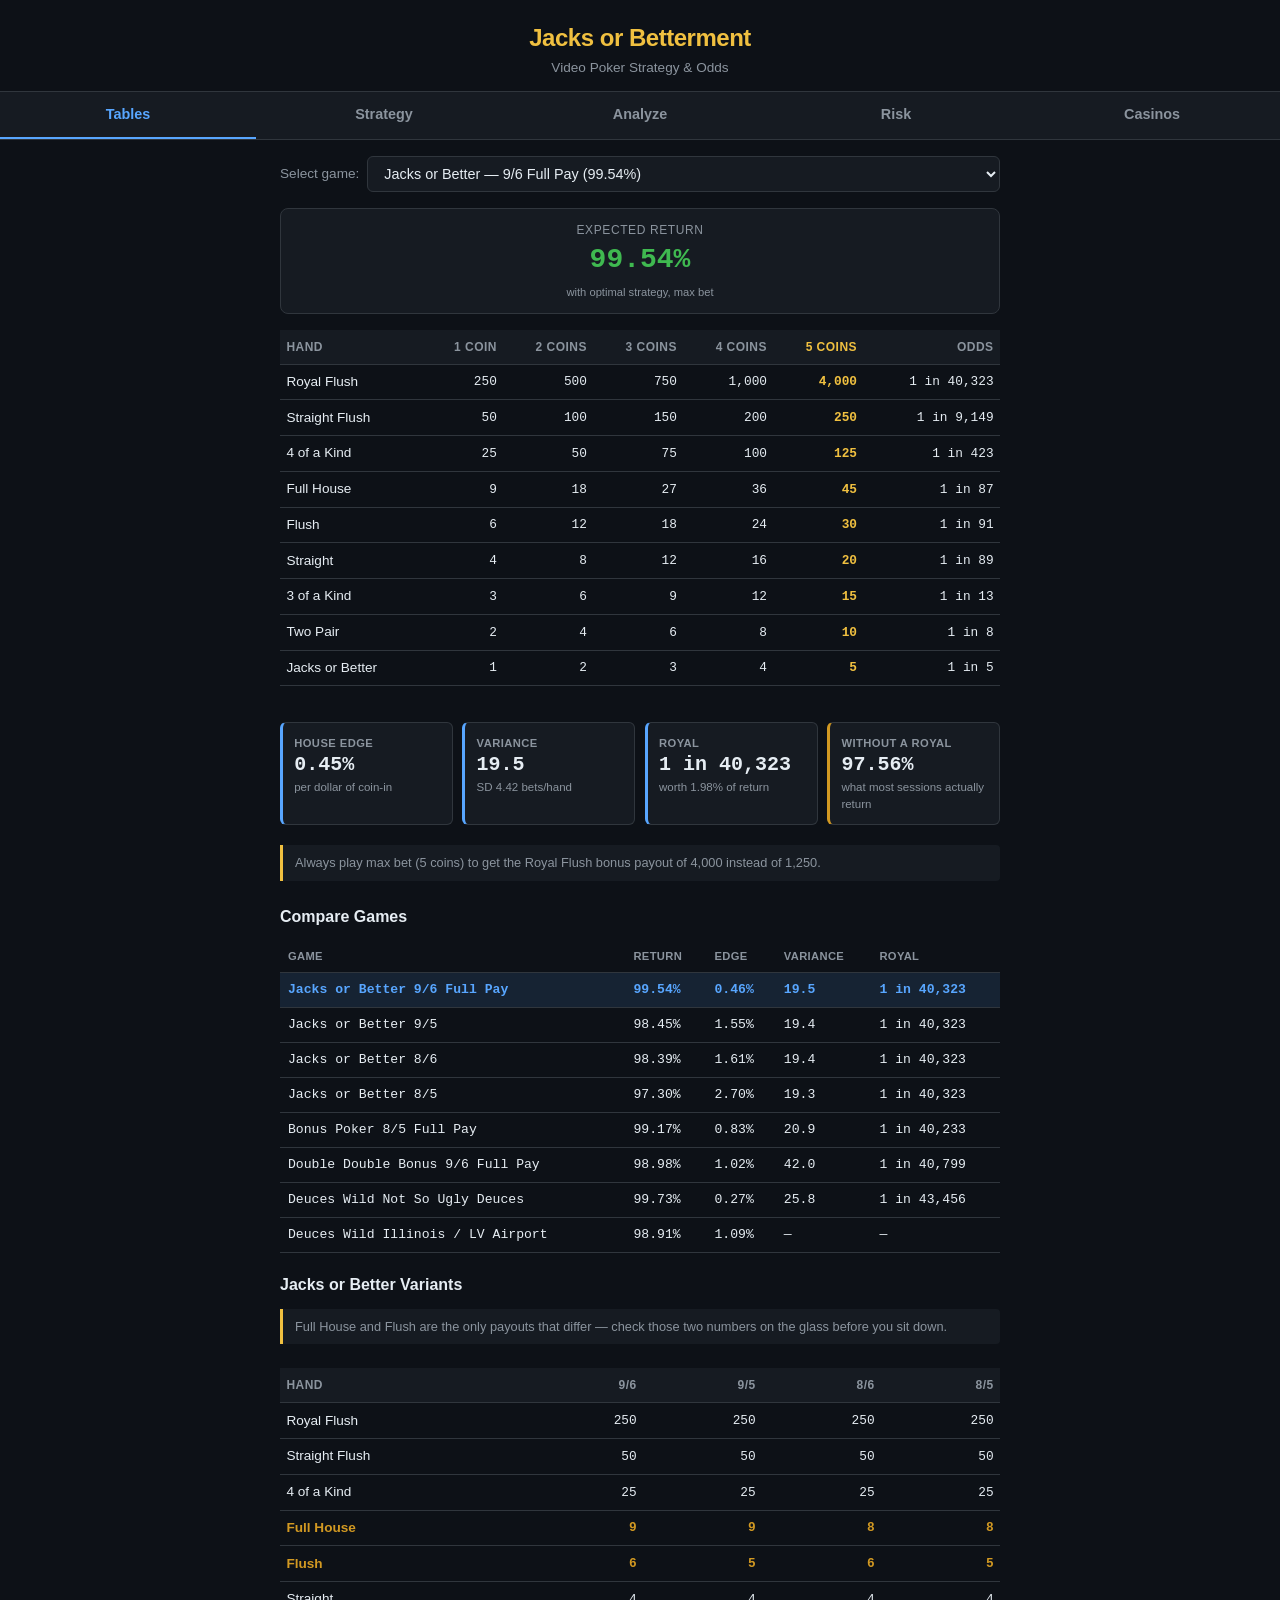
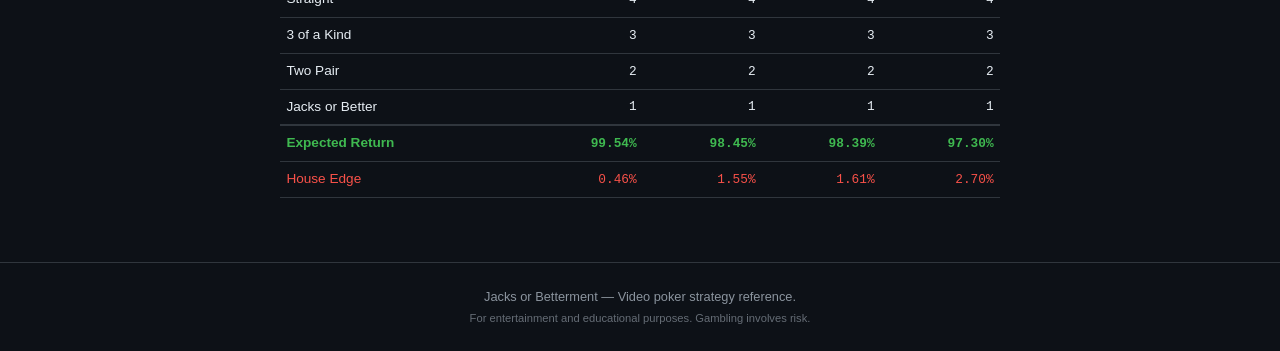
==== index.html @ d3aa6681 "Add play mode; retarget the promo tab as Risk Play mode sits on the analyzer: deal, tap to hold, dra" ====
<!DOCTYPE html>
<html lang="en">
<head>
  <meta charset="UTF-8">
  <meta name="viewport" content="width=device-width, initial-scale=1.0, viewport-fit=cover">
  <title>Jacks or Betterment — Video Poker Strategy &amp; Odds</title>
  <meta name="description" content="Video poker strategy charts and pay table odds for Jacks or Better. Simple strategy that fits on your phone screen.">
  <link rel="stylesheet" href="css/style.css?v=5dc9fe47">

  <link rel="manifest" href="manifest.webmanifest">
  <meta name="theme-color" content="#0d1117">
  <link rel="icon" href="icons/favicon-32.png" sizes="32x32">
  <link rel="apple-touch-icon" href="icons/apple-touch-icon.png">
  <!-- Opaque status bar: iOS reserves the space itself, so the layout never
       renders under the clock. Safe-area insets still cover landscape notches
       and the home indicator. -->
  <meta name="apple-mobile-web-app-capable" content="yes">
  <meta name="mobile-web-app-capable" content="yes">
  <meta name="apple-mobile-web-app-status-bar-style" content="black">
  <meta name="apple-mobile-web-app-title" content="JoB">
</head>
<body>
  <header>
    <h1>Jacks or Betterment</h1>
    <p class="subtitle">Video Poker Strategy &amp; Odds</p>
  </header>

  <nav>
    <a href="#pay-tables" class="nav-link active" data-tab="pay-tables">Tables</a>
    <a href="#strategy" class="nav-link" data-tab="strategy">Strategy</a>
    <a href="#analyze" class="nav-link" data-tab="analyze">Analyze</a>
    <a href="#promo" class="nav-link" data-tab="promo">Risk</a>
    <a href="#casinos" class="nav-link" data-tab="casinos">Casinos</a>
  </nav>

  <main>
    <section id="pay-tables" class="tab-content active">
      <div class="variant-selector">
        <label for="variant-select">Select game:</label>
        <select id="variant-select"></select>
      </div>

      <div class="pay-table-info">
        <div class="return-badge" id="return-badge">
          <span class="return-label">Expected Return</span>
          <span class="return-value" id="return-value">99.54%</span>
          <span class="return-sublabel">with optimal strategy, max bet</span>
        </div>
      </div>

      <div class="table-scroll">
        <table class="pay-table" id="pay-table">
          <thead>
            <tr>
              <th>Hand</th>
              <th>1 Coin</th>
              <th>2 Coins</th>
              <th>3 Coins</th>
              <th>4 Coins</th>
              <th class="max-bet">5 Coins</th>
              <th>Odds</th>
            </tr>
          </thead>
          <tbody id="pay-table-body">
          </tbody>
        </table>
      </div>

      <div class="stat-grid compact" id="game-stats"></div>

      <p class="note">Always play max bet (5 coins) to get the Royal Flush bonus payout of 4,000 instead of 1,250.</p>

      <h3>Compare Games</h3>
      <div class="table-scroll">
        <table class="ladder-table">
          <thead>
            <tr><th>Game</th><th>Return</th><th>Edge</th><th>Variance</th><th>Royal</th></tr>
          </thead>
          <tbody id="game-compare"></tbody>
        </table>
      </div>

      <h3>Jacks or Better Variants</h3>
      <p class="note">Full House and Flush are the only payouts that differ &mdash; check those two numbers on the glass before you sit down.</p>
      <table class="compare-table">
        <thead>
          <tr>
            <th>Hand</th>
            <th>9/6</th>
            <th>9/5</th>
            <th>8/6</th>
            <th>8/5</th>
          </tr>
        </thead>
        <tbody>
          <tr><td>Royal Flush</td><td>250</td><td>250</td><td>250</td><td>250</td></tr>
          <tr><td>Straight Flush</td><td>50</td><td>50</td><td>50</td><td>50</td></tr>
          <tr><td>4 of a Kind</td><td>25</td><td>25</td><td>25</td><td>25</td></tr>
          <tr class="highlight"><td>Full House</td><td>9</td><td>9</td><td>8</td><td>8</td></tr>
          <tr class="highlight"><td>Flush</td><td>6</td><td>5</td><td>6</td><td>5</td></tr>
          <tr><td>Straight</td><td>4</td><td>4</td><td>4</td><td>4</td></tr>
          <tr><td>3 of a Kind</td><td>3</td><td>3</td><td>3</td><td>3</td></tr>
          <tr><td>Two Pair</td><td>2</td><td>2</td><td>2</td><td>2</td></tr>
          <tr><td>Jacks or Better</td><td>1</td><td>1</td><td>1</td><td>1</td></tr>
          <tr class="return-row"><td>Expected Return</td><td>99.54%</td><td>98.45%</td><td>98.39%</td><td>97.30%</td></tr>
          <tr class="edge-row"><td>House Edge</td><td>0.46%</td><td>1.55%</td><td>1.61%</td><td>2.70%</td></tr>
        </tbody>
      </table>
    </section>

    <section id="strategy" class="tab-content">
      <div class="strategy-header">
        <div class="strategy-controls">
          <select id="strategy-variant-select" class="strategy-variant-select"></select>
          <div class="strategy-toggle">
            <button class="toggle-btn active" data-mode="simple">Simple</button>
            <button class="toggle-btn" data-mode="optimal">Optimal</button>
          </div>
        </div>
        <p class="strategy-intro" id="strategy-intro">Hold the <strong>first</strong> match from the top. Discard the rest.</p>
        <p class="strategy-meta" id="strategy-meta">~0.08% cost vs. optimal play</p>
      </div>

      <ol class="strategy-list" id="strategy-list"></ol>
      <div id="strategy-sections"></div>

      <div class="strategy-legend">
        <span class="legend-item"><span class="dot dot-gold"></span>Pat winners</span>
        <span class="legend-item"><span class="dot dot-green"></span>Made hands</span>
        <span class="legend-item"><span class="dot dot-blue"></span>Draws</span>
        <span class="legend-item"><span class="dot dot-gray"></span>Speculative</span>
      </div>

      <details class="strategy-tips">
        <summary>Definitions &amp; Tips</summary>
        <dl>
          <dt>High Card</dt><dd>J, Q, K, or A</dd>
          <dt>Low Pair</dt><dd>2s through 10s</dd>
          <dt>Outside Straight</dt><dd>Open-ended (e.g., 7-8-9-10)</dd>
          <dt>Inside Straight</dt><dd>Gutshot or one-ended (e.g., A-2-3-4)</dd>
        </dl>
      </details>
    </section>

    <section id="promo" class="tab-content">
      <div class="promo-controls">
        <div class="field">
          <label for="promo-game">Game</label>
          <select id="promo-game"></select>
        </div>
        <div class="field">
          <label for="promo-denom">Denomination</label>
          <select id="promo-denom"></select>
        </div>
        <div class="field">
          <label for="promo-lines">Lines (n-play)</label>
          <select id="promo-lines"></select>
        </div>
        <div class="field">
          <label for="promo-coins">Coins per line</label>
          <select id="promo-coins"></select>
        </div>
        <div class="field readonly">
          <label>Bet per hand</label>
          <output id="promo-bet"></output>
        </div>
        <div class="field">
          <label for="promo-bankroll">Bankroll</label>
          <input id="promo-bankroll" type="number" inputmode="numeric" value="9000" min="0" step="500">
        </div>
        <div class="field">
          <label for="promo-cap">Tier credit goal</label>
          <input id="promo-cap" type="number" inputmode="numeric" value="40000" min="1" step="1000">
        </div>
        <div class="field">
          <label for="promo-mult">TC multiplier</label>
          <input id="promo-mult" type="number" inputmode="numeric" value="10" min="1" step="1">
        </div>
        <div class="field">
          <label for="promo-rate">Coin-in per base TC</label>
          <input id="promo-rate" type="number" inputmode="numeric" value="10" min="1" step="1">
        </div>
        <div class="field">
          <label for="promo-hph">Hands per hour</label>
          <input id="promo-hph" type="number" inputmode="numeric" value="700" min="1" step="50">
        </div>
        <div class="field">
          <label for="promo-threshold">W-2G handpay</label>
          <input id="promo-threshold" type="number" inputmode="numeric" value="2000" min="1" step="100">
        </div>
      </div>

      <div class="ceiling-callout" id="promo-ceiling"></div>

      <p class="note warn" id="promo-verify">Confirm the earn rate at the players club: video poker often earns tier credits slower than slots, and some multipliers exclude it entirely.</p>

      <div class="stat-grid" id="promo-stats"></div>

      <h3>W-2G exposure at this denomination</h3>
      <div id="promo-w2g"></div>

      <h3>Across denominations</h3>
      <p class="note">At the line count above, varying the denomination. Expected cost is the same down the column &mdash; the house edge applies to coin-in, not bet size &mdash; so denomination only trades time against variance and handpays.</p>
      <div class="table-scroll">
        <table class="ladder-table">
          <thead>
            <tr>
              <th>Denom</th>
              <th>Bet</th>
              <th>Hands</th>
              <th>Hours</th>
              <th>W-2G every</th>
              <th>Expected</th>
              <th>Ruin</th>
            </tr>
          </thead>
          <tbody id="promo-ladder"></tbody>
        </table>
      </div>

      <h3>Across line counts</h3>
      <p class="note">Every row wagers the same amount per hand, so coin-in, time, and expected cost are identical. What changes is how the money is spread: more lines means lower variance, and each line pays a fraction of the size &mdash; though a hand already made when dealt still pays on every line at once.</p>
      <div class="table-scroll">
        <table class="ladder-table">
          <thead>
            <tr>
              <th>Lines</th>
              <th>Denom</th>
              <th>SD/hand</th>
              <th>Swing</th>
              <th>Ruin</th>
              <th>Biggest 1 line</th>
              <th>Handpay every</th>
            </tr>
          </thead>
          <tbody id="promo-spread"></tbody>
        </table>
      </div>

    </section>

    <section id="casinos" class="tab-content">
      <p class="note">Reno floor data from <a href="https://www.vpfree2.com" target="_blank" rel="noopener">vpfree2.com</a>, refreshed weekly. Verify at the machine before you sit down.</p>
      <div class="casino-filters">
        <div class="field">
          <label for="casino-game-filter">Game</label>
          <select id="casino-game-filter"></select>
        </div>
        <div class="field">
          <label for="casino-denom">W-2G risk at</label>
          <select id="casino-denom"></select>
        </div>
      </div>
      <p class="chip-legend">
        <span class="chip chip-ok">denom</span> royal only
        <span class="chip chip-warn">denom</span> plus straight flush
        <span class="chip chip-danger">denom</span> quads too
      </p>
      <div id="casino-list"></div>
    </section>
    <section id="analyze" class="tab-content">
      <div class="field inline">
        <label for="analyze-game">Game</label>
        <select id="analyze-game"></select>
      </div>

      <div class="strategy-toggle analyze-mode">
        <button type="button" class="toggle-btn active" data-amode="analyze">Analyze</button>
        <button type="button" class="toggle-btn" data-amode="play">Play</button>
      </div>

      <div class="hand-slots" id="hand-slots"></div>
      <p class="play-hint" id="play-hint"></p>

      <div class="picker">
        <div class="rank-row" id="rank-row"></div>
        <div class="suit-row" id="suit-row"></div>
      </div>

      <div class="analyze-actions">
        <button type="button" class="btn" id="analyze-deal">Deal a hand</button>
        <button type="button" class="btn" id="analyze-clear">Clear</button>
      </div>

      <div id="play-stats" class="stat-grid compact"></div>
      <div id="analyze-result"></div>
    </section>

  </main>

  <footer>
    <p>Jacks or Betterment &mdash; Video poker strategy reference.</p>
    <p class="disclaimer">For entertainment and educational purposes. Gambling involves risk.</p>
  </footer>

  <script src="js/data.js?v=5dc9fe47"></script>
  <script src="js/poker.js?v=5dc9fe47"></script>
  <script src="js/strategy-engine.js?v=5dc9fe47"></script>
  <script src="js/casinos.js?v=5dc9fe47"></script>
  <script src="js/promo.js?v=5dc9fe47"></script>
  <script src="js/analyzer.js?v=5dc9fe47"></script>
  <script src="js/app.js?v=5dc9fe47"></script>
  <script>
    if ("serviceWorker" in navigator) {
      window.addEventListener("load", function () {
        navigator.serviceWorker.register("sw.js").catch(function () {
          // Offline support is a bonus; the app works without it.
        });
      });
    }
  </script>
</body>
</html>
---- css/style.css ----
/* ===== Jacks or Betterment — Mobile-first styles ===== */

:root {
  --color-bg: #0d1117;
  --color-surface: #161b22;
  --color-border: #30363d;
  --color-text: #e6edf3;
  --color-text-muted: #8b949e;
  --color-accent: #58a6ff;
  --color-gold: #f0c040;
  --color-green: #3fb950;
  --color-red: #f85149;
  --color-orange: #d29922;
  --color-purple: #bc8cff;
  --font-mono: "SF Mono", "Cascadia Code", "Fira Code", Consolas, monospace;
  --font-sans: -apple-system, BlinkMacSystemFont, "Segoe UI", Roboto, sans-serif;
}

*,
*::before,
*::after {
  box-sizing: border-box;
  margin: 0;
  padding: 0;
}

html {
  font-size: 15px;
}

body {
  font-family: var(--font-sans);
  background: var(--color-bg);
  color: var(--color-text);
  line-height: 1.5;
  min-height: 100vh;
  -webkit-font-smoothing: antialiased;
}

/* ===== Header ===== */

header {
  text-align: center;
  padding: 1.25rem 1rem 0.75rem;
  border-bottom: 1px solid var(--color-border);
}

header h1 {
  font-size: 1.5rem;
  font-weight: 700;
  color: var(--color-gold);
  letter-spacing: -0.02em;
}

.subtitle {
  color: var(--color-text-muted);
  font-size: 0.85rem;
  margin-top: 0.15rem;
}

/* ===== Navigation ===== */

nav {
  display: flex;
  border-bottom: 1px solid var(--color-border);
  background: var(--color-surface);
  position: sticky;
  top: 0;
  z-index: 10;
}

.nav-link {
  flex: 1;
  text-align: center;
  padding: 0.75rem;
  color: var(--color-text-muted);
  text-decoration: none;
  font-weight: 600;
  font-size: 0.9rem;
  border-bottom: 2px solid transparent;
  transition: color 0.15s, border-color 0.15s;
}

.nav-link:hover {
  color: var(--color-text);
}

.nav-link.active {
  color: var(--color-accent);
  border-bottom-color: var(--color-accent);
}

/* ===== Main content ===== */

main {
  max-width: 640px;
  margin: 0 auto;
  padding: 1rem;
}

.tab-content {
  display: none;
}

.tab-content.active {
  display: block;
}

/* ===== Variant selector ===== */

.variant-selector {
  display: flex;
  align-items: center;
  gap: 0.5rem;
  margin-bottom: 1rem;
}

.variant-selector label {
  font-size: 0.85rem;
  color: var(--color-text-muted);
  white-space: nowrap;
}

.variant-selector select {
  flex: 1;
  background: var(--color-surface);
  color: var(--color-text);
  border: 1px solid var(--color-border);
  border-radius: 6px;
  padding: 0.5rem 0.75rem;
  font-size: 0.9rem;
  font-family: var(--font-sans);
  cursor: pointer;
}

.variant-selector select:focus {
  outline: none;
  border-color: var(--color-accent);
}

/* ===== Return badge ===== */

.return-badge {
  background: var(--color-surface);
  border: 1px solid var(--color-border);
  border-radius: 8px;
  padding: 0.75rem 1rem;
  text-align: center;
  margin-bottom: 1rem;
}

.return-label {
  display: block;
  font-size: 0.75rem;
  color: var(--color-text-muted);
  text-transform: uppercase;
  letter-spacing: 0.05em;
}

.return-value {
  display: block;
  font-size: 1.75rem;
  font-weight: 700;
  color: var(--color-green);
  font-family: var(--font-mono);
}

.return-sublabel {
  display: block;
  font-size: 0.7rem;
  color: var(--color-text-muted);
  margin-top: 0.15rem;
}

/* ===== Pay tables ===== */

.pay-table,
.compare-table {
  width: 100%;
  border-collapse: collapse;
  font-size: 0.85rem;
  margin-bottom: 1rem;
}

.pay-table th,
.compare-table th {
  background: var(--color-surface);
  color: var(--color-text-muted);
  font-weight: 600;
  font-size: 0.75rem;
  text-transform: uppercase;
  letter-spacing: 0.04em;
  padding: 0.5rem 0.4rem;
  text-align: right;
  border-bottom: 1px solid var(--color-border);
}

.pay-table th:first-child,
.compare-table th:first-child {
  text-align: left;
}

.pay-table td,
.compare-table td {
  padding: 0.45rem 0.4rem;
  text-align: right;
  border-bottom: 1px solid var(--color-border);
  font-family: var(--font-mono);
  font-size: 0.8rem;
}

.pay-table td:first-child,
.compare-table td:first-child {
  text-align: left;
  font-family: var(--font-sans);
  font-size: 0.85rem;
}

.pay-table .max-bet {
  color: var(--color-gold);
  font-weight: 600;
}

.pay-table .bonus {
  color: var(--color-gold);
  font-weight: 700;
}

.compare-table .highlight td {
  color: var(--color-orange);
  font-weight: 600;
}

.compare-table .return-row td {
  color: var(--color-green);
  font-weight: 700;
  border-top: 2px solid var(--color-border);
}

.compare-table .edge-row td {
  color: var(--color-red);
}

.note {
  color: var(--color-text-muted);
  font-size: 0.8rem;
  margin-bottom: 1.5rem;
  padding: 0.5rem 0.75rem;
  background: var(--color-surface);
  border-left: 3px solid var(--color-gold);
  border-radius: 0 4px 4px 0;
}

h3 {
  font-size: 1rem;
  margin-bottom: 0.75rem;
  color: var(--color-text);
}

/* ===== Strategy section ===== */

.strategy-header {
  margin-bottom: 0.5rem;
}

.strategy-controls {
  display: flex;
  align-items: center;
  justify-content: space-between;
  gap: 0.5rem;
  margin-bottom: 0.25rem;
}

.strategy-variant-select {
  flex: 1;
  min-width: 0;
  background: var(--color-surface);
  color: var(--color-text);
  border: 1px solid var(--color-border);
  border-radius: 6px;
  padding: 0.3rem 0.5rem;
  font-size: 0.8rem;
  font-family: var(--font-sans);
  cursor: pointer;
}

.strategy-variant-select:focus {
  outline: none;
  border-color: var(--color-accent);
}

.strategy-toggle {
  display: flex;
  border: 1px solid var(--color-border);
  border-radius: 6px;
  overflow: hidden;
}

.toggle-btn {
  background: transparent;
  color: var(--color-text-muted);
  border: none;
  padding: 0.3rem 0.75rem;
  font-size: 0.75rem;
  font-weight: 600;
  font-family: var(--font-sans);
  cursor: pointer;
  transition: background 0.15s, color 0.15s;
}

.toggle-btn:first-child {
  border-right: 1px solid var(--color-border);
}

.toggle-btn.active {
  background: var(--color-accent);
  color: #000;
}

.toggle-btn:hover:not(.active) {
  background: rgba(88, 166, 255, 0.1);
  color: var(--color-text);
}

.strategy-intro {
  color: var(--color-text-muted);
  font-size: 0.8rem;
  margin-bottom: 0.1rem;
}

.strategy-meta {
  font-size: 0.7rem;
  color: var(--color-text-muted);
  opacity: 0.8;
}

.strategy-list {
  list-style: none;
  counter-reset: strategy;
  margin-bottom: 0.5rem;
}

.strategy-list li {
  counter-increment: strategy;
  display: flex;
  align-items: baseline;
  gap: 0.35rem;
  padding: 0.25rem 0.3rem;
  border-bottom: 1px solid var(--color-border);
  font-size: 0.8rem;
}

.strategy-list li::before {
  content: counter(strategy);
  display: inline-flex;
  align-items: center;
  justify-content: center;
  min-width: 1.2rem;
  height: 1.2rem;
  border-radius: 50%;
  font-size: 0.6rem;
  font-weight: 700;
  font-family: var(--font-mono);
  flex-shrink: 0;
  background: var(--color-border);
  color: var(--color-text);
}

.strategy-hold {
  font-weight: 600;
  font-size: 0.8rem;
}

.strategy-ev {
  font-size: 0.65rem;
  font-family: var(--font-mono);
  color: var(--color-text-muted);
  margin-left: auto;
  white-space: nowrap;
  flex-shrink: 0;
}

.strategy-note-inline {
  font-size: 0.65rem;
  color: var(--color-text-muted);
  font-style: italic;
  white-space: nowrap;
  flex-shrink: 0;
}

/* Tier coloring — numbered circles */
.strategy-list li.tier-pat-high::before {
  background: var(--color-gold);
  color: #000;
}

.strategy-list li.tier-strong::before {
  background: var(--color-green);
  color: #000;
}

.strategy-list li.tier-draw::before {
  background: var(--color-accent);
  color: #000;
}

/* ===== Strategy legend ===== */

.strategy-legend {
  display: flex;
  gap: 0.75rem;
  flex-wrap: wrap;
  margin-bottom: 0.75rem;
  padding: 0.3rem 0;
}

.legend-item {
  display: flex;
  align-items: center;
  gap: 0.25rem;
  font-size: 0.65rem;
  color: var(--color-text-muted);
}

.dot {
  width: 0.5rem;
  height: 0.5rem;
  border-radius: 50%;
  display: inline-block;
}

.dot-gold { background: var(--color-gold); }
.dot-green { background: var(--color-green); }
.dot-blue { background: var(--color-accent); }
.dot-gray { background: var(--color-border); }

/* ===== Strategy tips (collapsible) ===== */

.strategy-tips {
  background: var(--color-surface);
  border: 1px solid var(--color-border);
  border-radius: 8px;
  padding: 0.5rem 0.75rem;
  font-size: 0.8rem;
}

.strategy-tips summary {
  cursor: pointer;
  font-weight: 600;
  font-size: 0.8rem;
  color: var(--color-accent);
  padding: 0.25rem 0;
}

.strategy-tips dl {
  margin-top: 0.5rem;
}

.strategy-tips dt {
  font-weight: 600;
  font-size: 0.8rem;
  color: var(--color-text);
  margin-top: 0.3rem;
  display: inline;
}

.strategy-tips dt::after {
  content: ": ";
}

.strategy-tips dd {
  font-size: 0.8rem;
  color: var(--color-text-muted);
  display: inline;
  margin: 0;
}

.strategy-tips dd::after {
  content: "";
  display: block;
}

/* ===== Footer ===== */

footer {
  text-align: center;
  padding: 1.5rem 1rem;
  border-top: 1px solid var(--color-border);
  margin-top: 2rem;
}

footer p {
  font-size: 0.8rem;
  color: var(--color-text-muted);
}

.disclaimer {
  font-size: 0.7rem !important;
  margin-top: 0.25rem;
  opacity: 0.7;
}

/* ===== Responsive ===== */

@media (min-width: 480px) {
  html {
    font-size: 16px;
  }

  .strategy-note-inline {
    width: auto;
    padding-left: 0;
  }
}

@media (min-width: 768px) {
  main {
    max-width: 720px;
  }
}

/* ===== Promo / trip / casinos ===== */

/* Four tabs have to survive a 320px phone. */
@media (max-width: 400px) {
  .nav-link {
    padding: 0.75rem 0.25rem;
    font-size: 0.8rem;
  }
}

.promo-controls {
  display: grid;
  grid-template-columns: repeat(2, 1fr);
  gap: 0.6rem;
  margin-bottom: 0.9rem;
}

.field {
  display: flex;
  flex-direction: column;
  gap: 0.2rem;
  min-width: 0;
}

.field.inline {
  flex-direction: row;
  align-items: center;
  gap: 0.5rem;
  margin-bottom: 0.75rem;
}

.field label {
  font-size: 0.72rem;
  text-transform: uppercase;
  letter-spacing: 0.04em;
  color: var(--color-text-muted);
  font-weight: 600;
}

.field.checkbox {
  justify-content: flex-end;
}

.field.checkbox label {
  flex-direction: row;
  display: flex;
  align-items: center;
  gap: 0.4rem;
  text-transform: none;
  letter-spacing: 0;
  font-size: 0.8rem;
  color: var(--color-text);
}

.field input,
.field select {
  width: 100%;
  padding: 0.5rem;
  background: var(--color-surface);
  color: var(--color-text);
  border: 1px solid var(--color-border);
  border-radius: 6px;
  font-family: var(--font-mono);
  font-size: 0.9rem;
}

.field.checkbox input {
  width: auto;
}

.field input:focus,
.field select:focus {
  outline: none;
  border-color: var(--color-accent);
}

/* --- Stat cards --- */

.stat-grid {
  display: grid;
  grid-template-columns: repeat(2, 1fr);
  gap: 0.6rem;
  margin-bottom: 1.25rem;
}

.stat-grid.compact {
  grid-template-columns: repeat(auto-fit, minmax(140px, 1fr));
}

.stat-card {
  display: flex;
  flex-direction: column;
  gap: 0.1rem;
  padding: 0.7rem;
  background: var(--color-surface);
  border: 1px solid var(--color-border);
  border-left: 3px solid var(--color-accent);
  border-radius: 6px;
}

.stat-card.warn { border-left-color: var(--color-orange); }
.stat-card.danger { border-left-color: var(--color-red); }
.stat-card.done { border-left-color: var(--color-green); }

.stat-label {
  font-size: 0.7rem;
  text-transform: uppercase;
  letter-spacing: 0.04em;
  color: var(--color-text-muted);
  font-weight: 600;
}

.stat-value {
  font-family: var(--font-mono);
  font-size: 1.25rem;
  font-weight: 700;
  line-height: 1.2;
}

.stat-sub {
  font-size: 0.72rem;
  color: var(--color-text-muted);
}

/* --- Bet ceiling callout --- */

.ceiling-callout {
  display: flex;
  flex-direction: column;
  gap: 0.2rem;
  padding: 0.8rem;
  margin-bottom: 1.25rem;
  background: rgba(63, 185, 80, 0.08);
  border: 1px solid var(--color-green);
  border-radius: 6px;
}

.ceiling-callout strong {
  font-family: var(--font-mono);
  font-size: 1.05rem;
  color: var(--color-green);
}

.ceiling-callout span {
  font-size: 0.8rem;
  color: var(--color-text-muted);
}

.ceiling-callout.muted {
  background: var(--color-surface);
  border-color: var(--color-border);
  color: var(--color-text-muted);
  font-size: 0.82rem;
}

/* --- W-2G box --- */

.w2g-box {
  background: var(--color-surface);
  border: 1px solid var(--color-border);
  border-radius: 6px;
  padding: 0.8rem;
  margin-bottom: 1.25rem;
}

.w2g-head {
  font-size: 0.88rem;
  margin-bottom: 0.6rem;
}

.w2g-head.danger { color: var(--color-red); font-weight: 600; }
.w2g-head.ok { color: var(--color-green); }

.w2g-list { list-style: none; }

.w2g-list li {
  display: flex;
  justify-content: space-between;
  gap: 1rem;
  padding: 0.35rem 0;
  border-top: 1px solid var(--color-border);
  font-size: 0.85rem;
}

.w2g-list li span:last-child { font-family: var(--font-mono); }
.w2g-list li.trigger span:last-child { color: var(--color-red); font-weight: 600; }
.w2g-list li.safe { color: var(--color-text-muted); }
.w2g-list li.safe span:last-child { color: var(--color-green); }

/* --- Ladder / schedule tables --- */

.table-scroll {
  overflow-x: auto;
  margin-bottom: 1.25rem;
}

.ladder-table {
  width: 100%;
  border-collapse: collapse;
  font-size: 0.82rem;
}

.ladder-table th {
  text-align: left;
  padding: 0.45rem 0.5rem;
  border-bottom: 1px solid var(--color-border);
  color: var(--color-text-muted);
  font-size: 0.7rem;
  text-transform: uppercase;
  letter-spacing: 0.03em;
  white-space: nowrap;
}

.ladder-table td {
  padding: 0.45rem 0.5rem;
  border-bottom: 1px solid var(--color-border);
  font-family: var(--font-mono);
  white-space: nowrap;
}

.ladder-table tr.current td {
  background: rgba(88, 166, 255, 0.12);
  color: var(--color-accent);
  font-weight: 600;
}

.ladder-table tr.danger td { color: var(--color-red); }

/* --- Progress tracker --- */

.progress-bar {
  height: 10px;
  background: var(--color-surface);
  border: 1px solid var(--color-border);
  border-radius: 999px;
  overflow: hidden;
  margin: 0.7rem 0;
}

.progress-fill {
  height: 100%;
  width: 0;
  background: var(--color-accent);
  transition: width 0.25s;
}

.progress-fill.done { background: var(--color-green); }

/* --- Casino cards --- */

.casino-card {
  background: var(--color-surface);
  border: 1px solid var(--color-border);
  border-radius: 8px;
  padding: 0.85rem;
  margin-bottom: 1rem;
}

.casino-card.promo { border-color: var(--color-gold); }

.casino-card h4 {
  display: flex;
  align-items: center;
  gap: 0.5rem;
  font-size: 1rem;
  margin-bottom: 0.3rem;
}

.promo-badge {
  font-size: 0.62rem;
  font-weight: 700;
  letter-spacing: 0.06em;
  padding: 0.12rem 0.4rem;
  border-radius: 3px;
  background: var(--color-gold);
  color: #0d1117;
}

.casino-best {
  font-size: 0.82rem;
  color: var(--color-green);
  margin-bottom: 0.6rem;
}

.casino-best.muted { color: var(--color-text-muted); }

.casino-game {
  padding: 0.55rem 0;
  border-top: 1px solid var(--color-border);
}

.casino-game.unavailable { opacity: 0.45; }

.casino-game-title {
  display: flex;
  justify-content: space-between;
  gap: 0.75rem;
  font-size: 0.86rem;
  font-weight: 600;
}

.casino-game-title em {
  font-style: normal;
  font-weight: 400;
  color: var(--color-text-muted);
  font-size: 0.78rem;
}

.casino-game-title .ret {
  font-family: var(--font-mono);
  color: var(--color-accent);
  white-space: nowrap;
}

.denom-chips {
  display: flex;
  flex-wrap: wrap;
  gap: 0.3rem;
  margin: 0.4rem 0;
}

.chip {
  font-family: var(--font-mono);
  font-size: 0.72rem;
  padding: 0.12rem 0.4rem;
  border-radius: 3px;
  border: 1px solid var(--color-border);
  color: var(--color-text-muted);
}

.chip-ok { border-color: var(--color-green); color: var(--color-green); }
.chip-warn { border-color: var(--color-orange); color: var(--color-orange); }
.chip-danger { border-color: var(--color-red); color: var(--color-red); }

.chip-selected {
  background: var(--color-accent);
  border-color: var(--color-accent);
  color: #0d1117;
  font-weight: 700;
}

.casino-note,
.casino-loc {
  font-size: 0.74rem;
  color: var(--color-text-muted);
}

.casino-loc { font-style: italic; opacity: 0.8; }

.casino-source {
  display: inline-block;
  margin-top: 0.6rem;
  font-size: 0.75rem;
  color: var(--color-accent);
}

.note.warn {
  color: var(--color-orange);
  border-left: 3px solid var(--color-orange);
  padding-left: 0.6rem;
}

.casino-earn {
  font-size: 0.76rem;
  font-family: var(--font-mono);
  color: var(--color-green);
}

.casino-earn.slow { color: var(--color-orange); }

/* ===== Safe areas (notches, home indicator) ===== */

/* iOS reserves the status bar itself with status-bar-style: black, so the top
   inset is normally 0 — it's included so a translucent bar can't clip the
   header. Left/right matter in landscape on notched phones; the bottom inset
   keeps the footer clear of the home indicator. */
header {
  padding-top: calc(1.25rem + env(safe-area-inset-top, 0px));
}

body {
  padding-bottom: env(safe-area-inset-bottom, 0px);
}

nav,
main,
footer {
  padding-left: env(safe-area-inset-left, 0px);
  padding-right: env(safe-area-inset-right, 0px);
}

/* Standalone PWA: no browser chrome to absorb overscroll, and a rubber-band
   bounce over a sticky nav looks broken. */
@media (display-mode: standalone) {
  html, body {
    overscroll-behavior-y: none;
  }
}

.casino-filters {
  display: grid;
  grid-template-columns: 1fr auto;
  gap: 0.6rem;
  margin-bottom: 0.9rem;
}

@media (max-width: 360px) {
  .casino-filters {
    grid-template-columns: 1fr;
  }
}

/* --- Machine banks --- */

.casino-bank {
  padding: 0.4rem 0 0.4rem 0.6rem;
  margin-top: 0.4rem;
  border-left: 2px solid var(--color-border);
}

/* The bank carrying the selected denomination is the one you'd walk to. */
.casino-bank.match {
  border-left-color: var(--color-accent);
  background: rgba(88, 166, 255, 0.05);
}

.casino-bank .denom-chips {
  margin: 0 0 0.25rem;
}

.casino-bank .casino-loc {
  font-style: normal;
  opacity: 1;
  color: var(--color-text);
  font-size: 0.8rem;
}

.casino-bank.match .casino-loc {
  font-weight: 600;
}

.casino-w2g {
  font-size: 0.76rem;
  margin-top: 0.15rem;
}

.casino-w2g.ok { color: var(--color-green); }
.casino-w2g.warn { color: var(--color-orange); }
.casino-w2g.danger { color: var(--color-red); font-weight: 600; }
.casino-w2g.muted { color: var(--color-text-muted); }

.chip-legend {
  display: flex;
  flex-wrap: wrap;
  align-items: center;
  gap: 0.3rem;
  font-size: 0.72rem;
  color: var(--color-text-muted);
  margin-bottom: 0.9rem;
}

.chip-legend .chip {
  font-size: 0.65rem;
}

.dw-section-title {
  font-size: 0.8rem;
  text-transform: uppercase;
  letter-spacing: 0.05em;
  color: var(--color-gold);
  margin: 1.1rem 0 0.4rem;
  padding-bottom: 0.25rem;
  border-bottom: 1px solid var(--color-border);
}

#strategy-sections .strategy-list {
  margin-bottom: 0.5rem;
}

.ladder-table tr.unavailable td {
  opacity: 0.4;
}

.ladder-table td.over {
  color: var(--color-red);
  font-weight: 600;
}

/* ===== Hand analyzer ===== */

.hand-slots {
  display: flex;
  gap: 0.4rem;
  justify-content: center;
  margin: 0.9rem 0;
}

.card {
  display: inline-flex;
  flex-direction: column;
  align-items: center;
  justify-content: center;
  min-width: 2.6rem;
  padding: 0.45rem 0.2rem;
  border: 1px solid var(--color-border);
  border-radius: 6px;
  background: var(--color-text);
  color: #0d1117;
  font-family: var(--font-mono);
  line-height: 1.05;
  cursor: pointer;
}

.card.red { color: #c02020; }

.card-rank { font-size: 1rem; font-weight: 700; }
.card-suit { font-size: 0.95rem; }

/* The winning hold is called out; everything else recedes. */
.card.held {
  outline: 2px solid var(--color-green);
  outline-offset: 1px;
}

.card.faded { opacity: 0.35; }

.card.empty {
  background: transparent;
  border-style: dashed;
  color: transparent;
  min-height: 2.6rem;
  cursor: default;
}

.ladder-table .card {
  min-width: 0;
  padding: 0.1rem 0.25rem;
  margin-right: 0.15rem;
  font-size: 0.72rem;
  flex-direction: row;
  gap: 0.05rem;
  cursor: default;
}

.ladder-table .card-rank,
.ladder-table .card-suit { font-size: 0.72rem; }

.picker { margin-bottom: 0.8rem; }

.rank-row {
  display: grid;
  grid-template-columns: repeat(7, 1fr);
  gap: 0.3rem;
  margin-bottom: 0.4rem;
}

.suit-row {
  display: grid;
  grid-template-columns: repeat(4, 1fr);
  gap: 0.3rem;
}

.pick {
  padding: 0.5rem 0.2rem;
  background: var(--color-surface);
  color: var(--color-text);
  border: 1px solid var(--color-border);
  border-radius: 6px;
  font-family: var(--font-mono);
  font-size: 0.9rem;
  font-weight: 600;
  cursor: pointer;
}

.pick:disabled { opacity: 0.3; cursor: default; }
.pick.active { border-color: var(--color-accent); color: var(--color-accent); }
.pick.suit { font-size: 1.15rem; padding: 0.4rem 0.2rem; }
.pick.suit.red { color: var(--color-red); }
.pick.suit:disabled.red { color: var(--color-red); }

.analyze-actions {
  display: flex;
  gap: 0.5rem;
  margin-bottom: 1rem;
}

.btn {
  flex: 1;
  padding: 0.6rem;
  background: var(--color-surface);
  color: var(--color-text);
  border: 1px solid var(--color-border);
  border-radius: 6px;
  font-size: 0.9rem;
  font-weight: 600;
  cursor: pointer;
}

.btn:hover { border-color: var(--color-accent); color: var(--color-accent); }

/* Five tabs is the most this nav holds; shrink harder on narrow phones. */
@media (max-width: 400px) {
  .nav-link { padding: 0.7rem 0.15rem; font-size: 0.74rem; }
}

.field.readonly output {
  display: block;
  padding: 0.5rem;
  border: 1px dashed var(--color-border);
  border-radius: 6px;
  font-family: var(--font-mono);
  font-size: 0.9rem;
  color: var(--color-accent);
}

.field.readonly output.short-bet { color: var(--color-red); }

.analyze-mode {
  display: flex;
  gap: 0.4rem;
  margin-bottom: 0.6rem;
}

.play-hint {
  text-align: center;
  font-size: 0.8rem;
  color: var(--color-text-muted);
  min-height: 1.1rem;
  margin-bottom: 0.6rem;
}
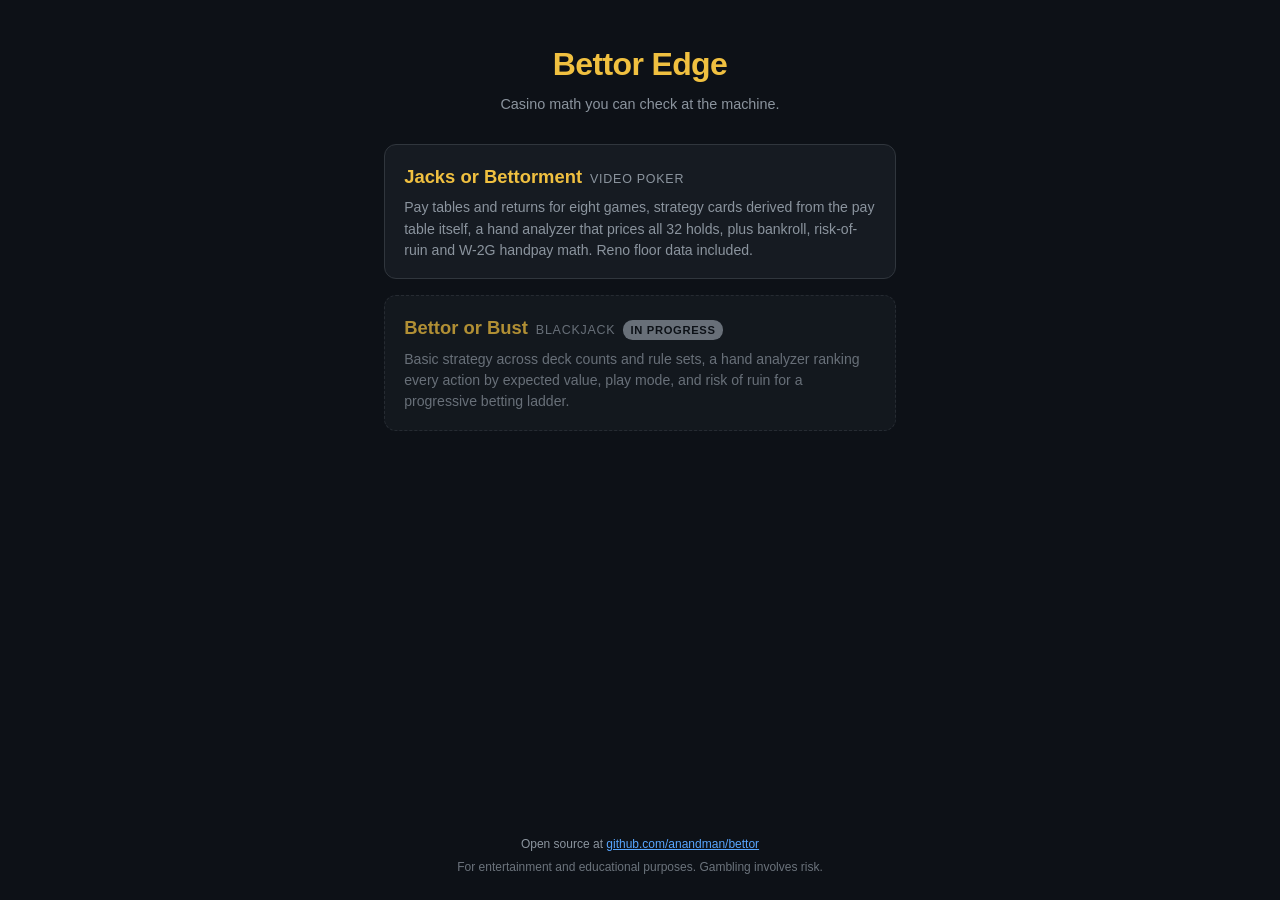
==== commit 969856d4: "Restructure into the Bettor Edge monorepo The video poker app moves wholesale into job/ so a second " ====
--- a/index.html
+++ b/index.html
@@ -3,311 +3,177 @@
 <head>
   <meta charset="UTF-8">
   <meta name="viewport" content="width=device-width, initial-scale=1.0, viewport-fit=cover">
-  <title>Jacks or Betterment — Video Poker Strategy &amp; Odds</title>
-  <meta name="description" content="Video poker strategy charts and pay table odds for Jacks or Better. Simple strategy that fits on your phone screen.">
-  <link rel="stylesheet" href="css/style.css?v=5dc9fe47">
+  <title>Bettor Edge — Casino Strategy &amp; Odds</title>
+  <meta name="description" content="Strategy charts, hand analyzers, and risk math for video poker and blackjack. Built to be checked at the machine.">
+  <meta name="theme-color" content="#0d1117">
+  <link rel="icon" href="icons/favicon.svg" type="image/svg+xml">
 
-  <link rel="manifest" href="manifest.webmanifest">
-  <meta name="theme-color" content="#0d1117">
-  <link rel="icon" href="icons/favicon-32.png" sizes="32x32">
-  <link rel="apple-touch-icon" href="icons/apple-touch-icon.png">
-  <!-- Opaque status bar: iOS reserves the space itself, so the layout never
-       renders under the clock. Safe-area insets still cover landscape notches
-       and the home indicator. -->
-  <meta name="apple-mobile-web-app-capable" content="yes">
-  <meta name="mobile-web-app-capable" content="yes">
-  <meta name="apple-mobile-web-app-status-bar-style" content="black">
-  <meta name="apple-mobile-web-app-title" content="JoB">
+  <!-- Styles are inline: this page is one screen of static content, and a
+       separate stylesheet would be one more asset to version against the
+       Pages cache for no benefit. The apps each own their own CSS. -->
+  <style>
+    :root {
+      --color-bg: #0d1117;
+      --color-surface: #161b22;
+      --color-border: #30363d;
+      --color-text: #e6edf3;
+      --color-text-muted: #8b949e;
+      --color-accent: #58a6ff;
+      --color-gold: #f0c040;
+      --font-sans: -apple-system, BlinkMacSystemFont, "Segoe UI", Roboto, sans-serif;
+    }
+
+    * { margin: 0; padding: 0; box-sizing: border-box; }
+
+    body {
+      font-family: var(--font-sans);
+      background: var(--color-bg);
+      color: var(--color-text);
+      line-height: 1.5;
+      min-height: 100vh;
+      -webkit-font-smoothing: antialiased;
+      display: flex;
+      flex-direction: column;
+      padding-bottom: env(safe-area-inset-bottom, 0px);
+    }
+
+    header {
+      text-align: center;
+      padding: calc(2.5rem + env(safe-area-inset-top, 0px)) 1rem 1.75rem;
+    }
+
+    header h1 {
+      font-size: 2rem;
+      font-weight: 700;
+      color: var(--color-gold);
+      letter-spacing: -0.02em;
+    }
+
+    .tagline {
+      color: var(--color-text-muted);
+      font-size: 0.9rem;
+      margin-top: 0.4rem;
+    }
+
+    main {
+      flex: 1;
+      width: 100%;
+      max-width: 34rem;
+      margin: 0 auto;
+      padding: 0 1rem;
+      padding-left: calc(1rem + env(safe-area-inset-left, 0px));
+      padding-right: calc(1rem + env(safe-area-inset-right, 0px));
+      display: grid;
+      gap: 1rem;
+      align-content: start;
+    }
+
+    .app {
+      display: block;
+      background: var(--color-surface);
+      border: 1px solid var(--color-border);
+      border-radius: 0.75rem;
+      padding: 1.1rem 1.2rem;
+      text-decoration: none;
+      color: inherit;
+      transition: border-color 0.15s ease;
+    }
+
+    a.app:hover,
+    a.app:focus-visible {
+      border-color: var(--color-accent);
+    }
+
+    .app-title {
+      display: flex;
+      align-items: baseline;
+      gap: 0.5rem;
+      flex-wrap: wrap;
+    }
+
+    .app-title h2 {
+      font-size: 1.15rem;
+      font-weight: 650;
+      color: var(--color-gold);
+    }
+
+    .app-game {
+      font-size: 0.78rem;
+      color: var(--color-text-muted);
+      text-transform: uppercase;
+      letter-spacing: 0.06em;
+    }
+
+    .app p {
+      font-size: 0.88rem;
+      color: var(--color-text-muted);
+      margin-top: 0.45rem;
+    }
+
+    /* Not a link yet — nothing to open, so it must not look clickable. */
+    .app.pending {
+      opacity: 0.72;
+      border-style: dashed;
+    }
+
+    .badge {
+      font-size: 0.7rem;
+      font-weight: 600;
+      text-transform: uppercase;
+      letter-spacing: 0.06em;
+      color: var(--color-bg);
+      background: var(--color-text-muted);
+      border-radius: 0.6rem;
+      padding: 0.1rem 0.45rem;
+    }
+
+    footer {
+      text-align: center;
+      padding: 2.5rem 1rem 1.5rem;
+      font-size: 0.75rem;
+      color: var(--color-text-muted);
+    }
+
+    footer .disclaimer {
+      margin-top: 0.3rem;
+      opacity: 0.75;
+    }
+
+    footer a { color: var(--color-accent); }
+  </style>
 </head>
 <body>
   <header>
-    <h1>Jacks or Betterment</h1>
-    <p class="subtitle">Video Poker Strategy &amp; Odds</p>
+    <h1>Bettor Edge</h1>
+    <p class="tagline">Casino math you can check at the machine.</p>
   </header>
 
-  <nav>
-    <a href="#pay-tables" class="nav-link active" data-tab="pay-tables">Tables</a>
-    <a href="#strategy" class="nav-link" data-tab="strategy">Strategy</a>
-    <a href="#analyze" class="nav-link" data-tab="analyze">Analyze</a>
-    <a href="#promo" class="nav-link" data-tab="promo">Risk</a>
-    <a href="#casinos" class="nav-link" data-tab="casinos">Casinos</a>
-  </nav>
+  <main>
+    <a class="app" href="job/">
+      <span class="app-title">
+        <h2>Jacks or Bettorment</h2>
+        <span class="app-game">Video poker</span>
+      </span>
+      <p>Pay tables and returns for eight games, strategy cards derived from the
+         pay table itself, a hand analyzer that prices all 32 holds, plus
+         bankroll, risk-of-ruin and W-2G handpay math. Reno floor data included.</p>
+    </a>
 
-  <main>
-    <section id="pay-tables" class="tab-content active">
-      <div class="variant-selector">
-        <label for="variant-select">Select game:</label>
-        <select id="variant-select"></select>
-      </div>
-
-      <div class="pay-table-info">
-        <div class="return-badge" id="return-badge">
-          <span class="return-label">Expected Return</span>
-          <span class="return-value" id="return-value">99.54%</span>
-          <span class="return-sublabel">with optimal strategy, max bet</span>
-        </div>
-      </div>
-
-      <div class="table-scroll">
-        <table class="pay-table" id="pay-table">
-          <thead>
-            <tr>
-              <th>Hand</th>
-              <th>1 Coin</th>
-              <th>2 Coins</th>
-              <th>3 Coins</th>
-              <th>4 Coins</th>
-              <th class="max-bet">5 Coins</th>
-              <th>Odds</th>
-            </tr>
-          </thead>
-          <tbody id="pay-table-body">
-          </tbody>
-        </table>
-      </div>
-
-      <div class="stat-grid compact" id="game-stats"></div>
-
-      <p class="note">Always play max bet (5 coins) to get the Royal Flush bonus payout of 4,000 instead of 1,250.</p>
-
-      <h3>Compare Games</h3>
-      <div class="table-scroll">
-        <table class="ladder-table">
-          <thead>
-            <tr><th>Game</th><th>Return</th><th>Edge</th><th>Variance</th><th>Royal</th></tr>
-          </thead>
-          <tbody id="game-compare"></tbody>
-        </table>
-      </div>
-
-      <h3>Jacks or Better Variants</h3>
-      <p class="note">Full House and Flush are the only payouts that differ &mdash; check those two numbers on the glass before you sit down.</p>
-      <table class="compare-table">
-        <thead>
-          <tr>
-            <th>Hand</th>
-            <th>9/6</th>
-            <th>9/5</th>
-            <th>8/6</th>
-            <th>8/5</th>
-          </tr>
-        </thead>
-        <tbody>
-          <tr><td>Royal Flush</td><td>250</td><td>250</td><td>250</td><td>250</td></tr>
-          <tr><td>Straight Flush</td><td>50</td><td>50</td><td>50</td><td>50</td></tr>
-          <tr><td>4 of a Kind</td><td>25</td><td>25</td><td>25</td><td>25</td></tr>
-          <tr class="highlight"><td>Full House</td><td>9</td><td>9</td><td>8</td><td>8</td></tr>
-          <tr class="highlight"><td>Flush</td><td>6</td><td>5</td><td>6</td><td>5</td></tr>
-          <tr><td>Straight</td><td>4</td><td>4</td><td>4</td><td>4</td></tr>
-          <tr><td>3 of a Kind</td><td>3</td><td>3</td><td>3</td><td>3</td></tr>
-          <tr><td>Two Pair</td><td>2</td><td>2</td><td>2</td><td>2</td></tr>
-          <tr><td>Jacks or Better</td><td>1</td><td>1</td><td>1</td><td>1</td></tr>
-          <tr class="return-row"><td>Expected Return</td><td>99.54%</td><td>98.45%</td><td>98.39%</td><td>97.30%</td></tr>
-          <tr class="edge-row"><td>House Edge</td><td>0.46%</td><td>1.55%</td><td>1.61%</td><td>2.70%</td></tr>
-        </tbody>
-      </table>
-    </section>
-
-    <section id="strategy" class="tab-content">
-      <div class="strategy-header">
-        <div class="strategy-controls">
-          <select id="strategy-variant-select" class="strategy-variant-select"></select>
-          <div class="strategy-toggle">
-            <button class="toggle-btn active" data-mode="simple">Simple</button>
-            <button class="toggle-btn" data-mode="optimal">Optimal</button>
-          </div>
-        </div>
-        <p class="strategy-intro" id="strategy-intro">Hold the <strong>first</strong> match from the top. Discard the rest.</p>
-        <p class="strategy-meta" id="strategy-meta">~0.08% cost vs. optimal play</p>
-      </div>
-
-      <ol class="strategy-list" id="strategy-list"></ol>
-      <div id="strategy-sections"></div>
-
-      <div class="strategy-legend">
-        <span class="legend-item"><span class="dot dot-gold"></span>Pat winners</span>
-        <span class="legend-item"><span class="dot dot-green"></span>Made hands</span>
-        <span class="legend-item"><span class="dot dot-blue"></span>Draws</span>
-        <span class="legend-item"><span class="dot dot-gray"></span>Speculative</span>
-      </div>
-
-      <details class="strategy-tips">
-        <summary>Definitions &amp; Tips</summary>
-        <dl>
-          <dt>High Card</dt><dd>J, Q, K, or A</dd>
-          <dt>Low Pair</dt><dd>2s through 10s</dd>
-          <dt>Outside Straight</dt><dd>Open-ended (e.g., 7-8-9-10)</dd>
-          <dt>Inside Straight</dt><dd>Gutshot or one-ended (e.g., A-2-3-4)</dd>
-        </dl>
-      </details>
-    </section>
-
-    <section id="promo" class="tab-content">
-      <div class="promo-controls">
-        <div class="field">
-          <label for="promo-game">Game</label>
-          <select id="promo-game"></select>
-        </div>
-        <div class="field">
-          <label for="promo-denom">Denomination</label>
-          <select id="promo-denom"></select>
-        </div>
-        <div class="field">
-          <label for="promo-lines">Lines (n-play)</label>
-          <select id="promo-lines"></select>
-        </div>
-        <div class="field">
-          <label for="promo-coins">Coins per line</label>
-          <select id="promo-coins"></select>
-        </div>
-        <div class="field readonly">
-          <label>Bet per hand</label>
-          <output id="promo-bet"></output>
-        </div>
-        <div class="field">
-          <label for="promo-bankroll">Bankroll</label>
-          <input id="promo-bankroll" type="number" inputmode="numeric" value="9000" min="0" step="500">
-        </div>
-        <div class="field">
-          <label for="promo-cap">Tier credit goal</label>
-          <input id="promo-cap" type="number" inputmode="numeric" value="40000" min="1" step="1000">
-        </div>
-        <div class="field">
-          <label for="promo-mult">TC multiplier</label>
-          <input id="promo-mult" type="number" inputmode="numeric" value="10" min="1" step="1">
-        </div>
-        <div class="field">
-          <label for="promo-rate">Coin-in per base TC</label>
-          <input id="promo-rate" type="number" inputmode="numeric" value="10" min="1" step="1">
-        </div>
-        <div class="field">
-          <label for="promo-hph">Hands per hour</label>
-          <input id="promo-hph" type="number" inputmode="numeric" value="700" min="1" step="50">
-        </div>
-        <div class="field">
-          <label for="promo-threshold">W-2G handpay</label>
-          <input id="promo-threshold" type="number" inputmode="numeric" value="2000" min="1" step="100">
-        </div>
-      </div>
-
-      <div class="ceiling-callout" id="promo-ceiling"></div>
-
-      <p class="note warn" id="promo-verify">Confirm the earn rate at the players club: video poker often earns tier credits slower than slots, and some multipliers exclude it entirely.</p>
-
-      <div class="stat-grid" id="promo-stats"></div>
-
-      <h3>W-2G exposure at this denomination</h3>
-      <div id="promo-w2g"></div>
-
-      <h3>Across denominations</h3>
-      <p class="note">At the line count above, varying the denomination. Expected cost is the same down the column &mdash; the house edge applies to coin-in, not bet size &mdash; so denomination only trades time against variance and handpays.</p>
-      <div class="table-scroll">
-        <table class="ladder-table">
-          <thead>
-            <tr>
-              <th>Denom</th>
-              <th>Bet</th>
-              <th>Hands</th>
-              <th>Hours</th>
-              <th>W-2G every</th>
-              <th>Expected</th>
-              <th>Ruin</th>
-            </tr>
-          </thead>
-          <tbody id="promo-ladder"></tbody>
-        </table>
-      </div>
-
-      <h3>Across line counts</h3>
-      <p class="note">Every row wagers the same amount per hand, so coin-in, time, and expected cost are identical. What changes is how the money is spread: more lines means lower variance, and each line pays a fraction of the size &mdash; though a hand already made when dealt still pays on every line at once.</p>
-      <div class="table-scroll">
-        <table class="ladder-table">
-          <thead>
-            <tr>
-              <th>Lines</th>
-              <th>Denom</th>
-              <th>SD/hand</th>
-              <th>Swing</th>
-              <th>Ruin</th>
-              <th>Biggest 1 line</th>
-              <th>Handpay every</th>
-            </tr>
-          </thead>
-          <tbody id="promo-spread"></tbody>
-        </table>
-      </div>
-
-    </section>
-
-    <section id="casinos" class="tab-content">
-      <p class="note">Reno floor data from <a href="https://www.vpfree2.com" target="_blank" rel="noopener">vpfree2.com</a>, refreshed weekly. Verify at the machine before you sit down.</p>
-      <div class="casino-filters">
-        <div class="field">
-          <label for="casino-game-filter">Game</label>
-          <select id="casino-game-filter"></select>
-        </div>
-        <div class="field">
-          <label for="casino-denom">W-2G risk at</label>
-          <select id="casino-denom"></select>
-        </div>
-      </div>
-      <p class="chip-legend">
-        <span class="chip chip-ok">denom</span> royal only
-        <span class="chip chip-warn">denom</span> plus straight flush
-        <span class="chip chip-danger">denom</span> quads too
-      </p>
-      <div id="casino-list"></div>
-    </section>
-    <section id="analyze" class="tab-content">
-      <div class="field inline">
-        <label for="analyze-game">Game</label>
-        <select id="analyze-game"></select>
-      </div>
-
-      <div class="strategy-toggle analyze-mode">
-        <button type="button" class="toggle-btn active" data-amode="analyze">Analyze</button>
-        <button type="button" class="toggle-btn" data-amode="play">Play</button>
-      </div>
-
-      <div class="hand-slots" id="hand-slots"></div>
-      <p class="play-hint" id="play-hint"></p>
-
-      <div class="picker">
-        <div class="rank-row" id="rank-row"></div>
-        <div class="suit-row" id="suit-row"></div>
-      </div>
-
-      <div class="analyze-actions">
-        <button type="button" class="btn" id="analyze-deal">Deal a hand</button>
-        <button type="button" class="btn" id="analyze-clear">Clear</button>
-      </div>
-
-      <div id="play-stats" class="stat-grid compact"></div>
-      <div id="analyze-result"></div>
-    </section>
-
+    <div class="app pending">
+      <span class="app-title">
+        <h2>Bettor or Bust</h2>
+        <span class="app-game">Blackjack</span>
+        <span class="badge">In progress</span>
+      </span>
+      <p>Basic strategy across deck counts and rule sets, a hand analyzer
+         ranking every action by expected value, play mode, and risk of ruin for
+         a progressive betting ladder.</p>
+    </div>
   </main>
 
   <footer>
-    <p>Jacks or Betterment &mdash; Video poker strategy reference.</p>
+    <p>Open source at <a href="https://github.com/anandman/bettor">github.com/anandman/bettor</a></p>
     <p class="disclaimer">For entertainment and educational purposes. Gambling involves risk.</p>
   </footer>
-
-  <script src="js/data.js?v=5dc9fe47"></script>
-  <script src="js/poker.js?v=5dc9fe47"></script>
-  <script src="js/strategy-engine.js?v=5dc9fe47"></script>
-  <script src="js/casinos.js?v=5dc9fe47"></script>
-  <script src="js/promo.js?v=5dc9fe47"></script>
-  <script src="js/analyzer.js?v=5dc9fe47"></script>
-  <script src="js/app.js?v=5dc9fe47"></script>
-  <script>
-    if ("serviceWorker" in navigator) {
-      window.addEventListener("load", function () {
-        navigator.serviceWorker.register("sw.js").catch(function () {
-          // Offline support is a bonus; the app works without it.
-        });
-      });
-    }
-  </script>
 </body>
 </html>
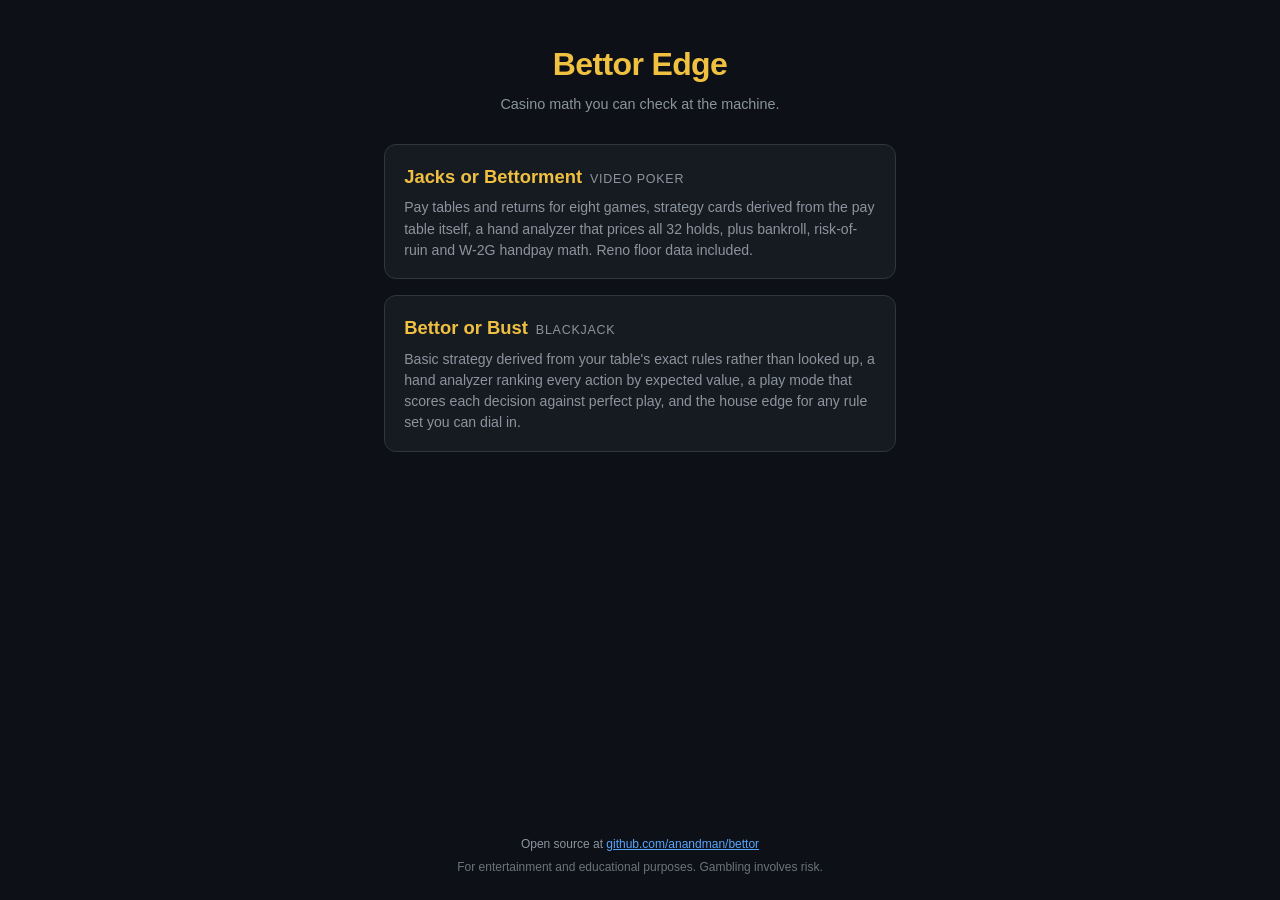
==== commit 898db22c: "Ship Bettor or Bust: rules, strategy chart, analyzer and play mode The blackjack app is now usable, " ====
--- a/index.html
+++ b/index.html
@@ -159,16 +159,16 @@
          bankroll, risk-of-ruin and W-2G handpay math. Reno floor data included.</p>
     </a>
 
-    <div class="app pending">
+    <a class="app" href="bob/">
       <span class="app-title">
         <h2>Bettor or Bust</h2>
         <span class="app-game">Blackjack</span>
-        <span class="badge">In progress</span>
       </span>
-      <p>Basic strategy across deck counts and rule sets, a hand analyzer
-         ranking every action by expected value, play mode, and risk of ruin for
-         a progressive betting ladder.</p>
-    </div>
+      <p>Basic strategy derived from your table's exact rules rather than looked
+         up, a hand analyzer ranking every action by expected value, a play mode
+         that scores each decision against perfect play, and the house edge for
+         any rule set you can dial in.</p>
+    </a>
   </main>
 
   <footer>
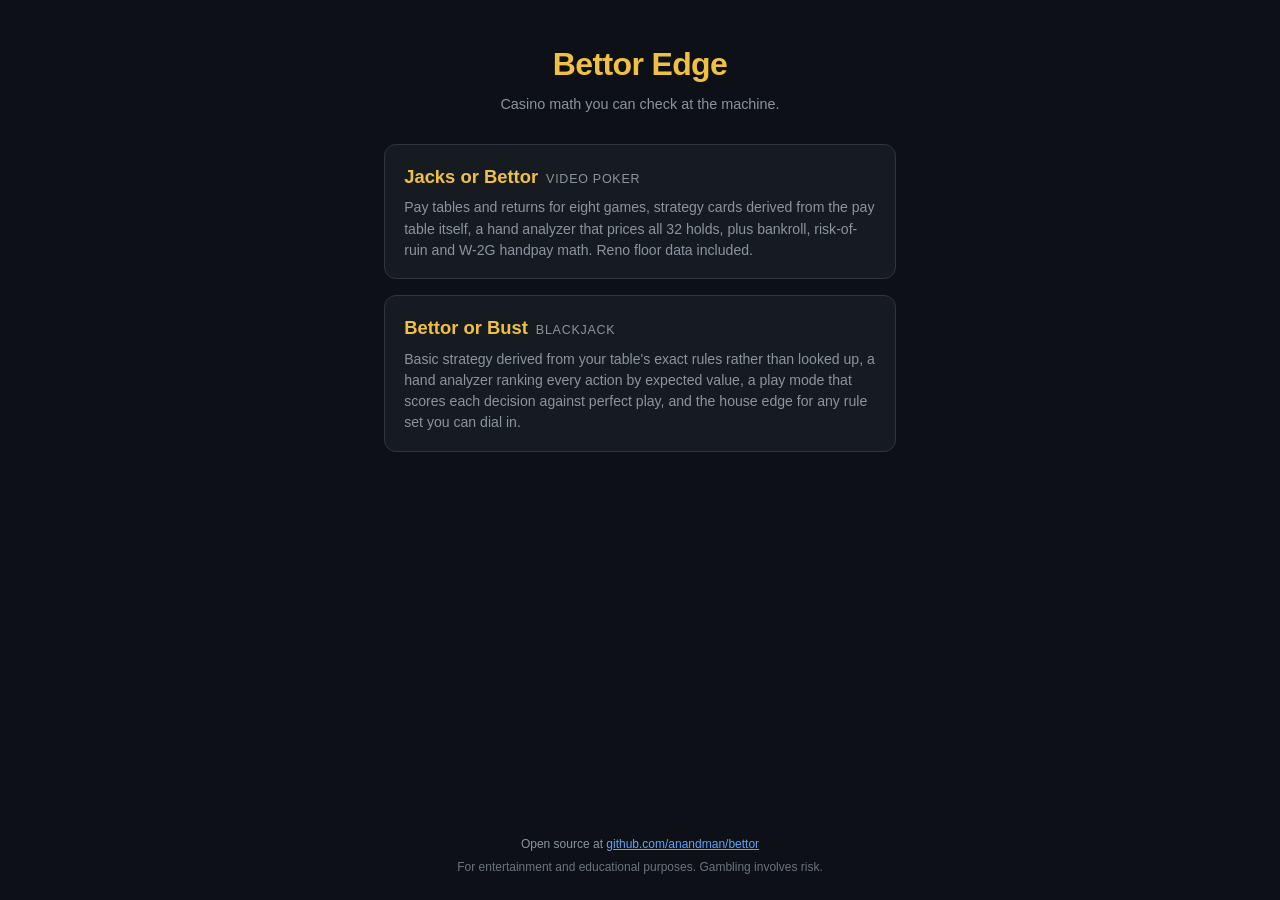
==== commit 5b3b0b27: "Add the Risk tab; rename the video poker app to Jacks or Bettor "Bettorment" ends in "torment", whic" ====
--- a/index.html
+++ b/index.html
@@ -151,7 +151,7 @@
   <main>
     <a class="app" href="job/">
       <span class="app-title">
-        <h2>Jacks or Bettorment</h2>
+        <h2>Jacks or Bettor</h2>
         <span class="app-game">Video poker</span>
       </span>
       <p>Pay tables and returns for eight games, strategy cards derived from the
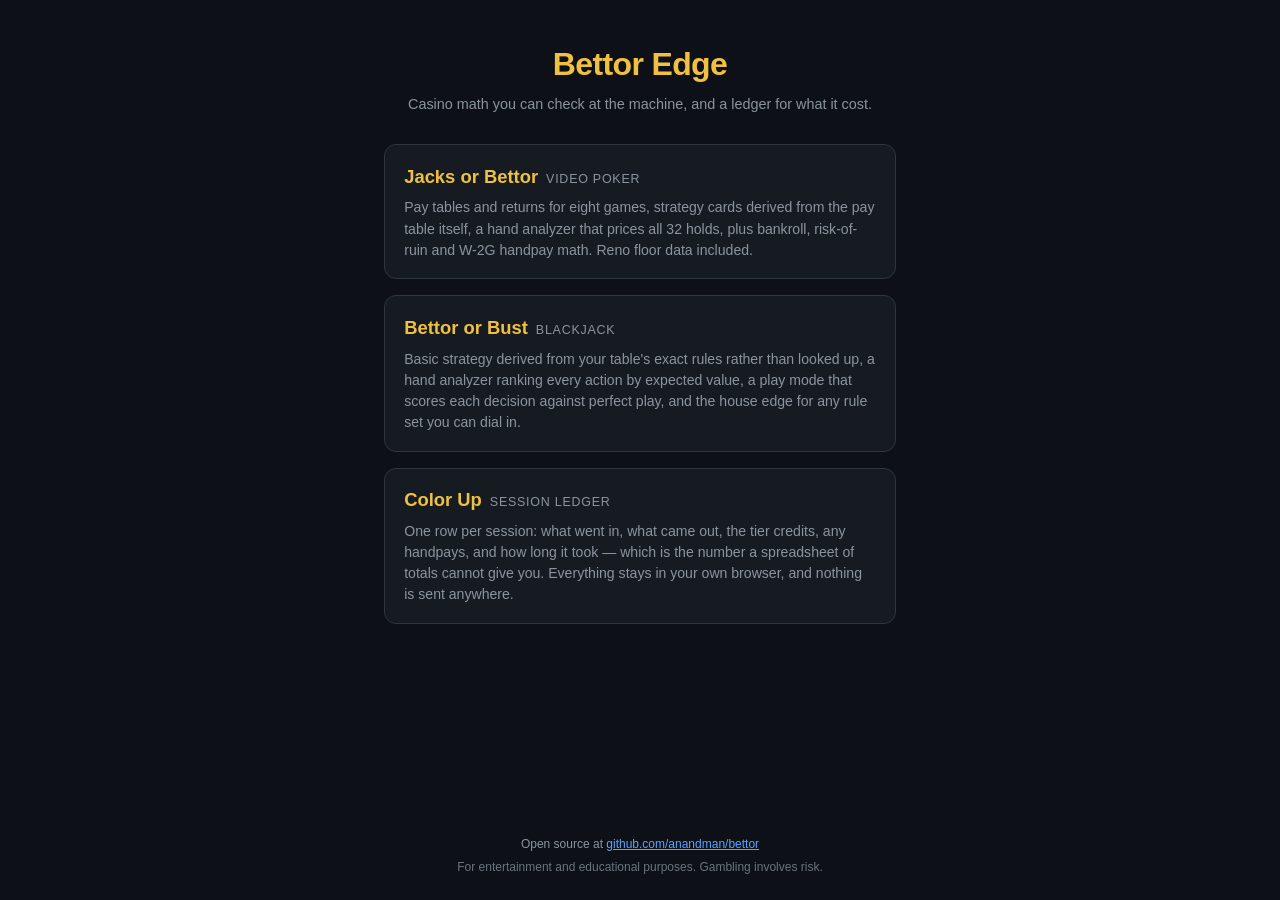
==== commit 941f03bf: "Add Color Up: a session ledger for what the math actually cost The third app. One row per session — " ====
--- a/index.html
+++ b/index.html
@@ -145,7 +145,7 @@
 <body>
   <header>
     <h1>Bettor Edge</h1>
-    <p class="tagline">Casino math you can check at the machine.</p>
+    <p class="tagline">Casino math you can check at the machine, and a ledger for what it cost.</p>
   </header>
 
   <main>
@@ -169,6 +169,17 @@
          that scores each decision against perfect play, and the house edge for
          any rule set you can dial in.</p>
     </a>
+
+    <a class="app" href="colorup/">
+      <span class="app-title">
+        <h2>Color Up</h2>
+        <span class="app-game">Session ledger</span>
+      </span>
+      <p>One row per session: what went in, what came out, the tier credits, any
+         handpays, and how long it took &mdash; which is the number a spreadsheet
+         of totals cannot give you. Everything stays in your own browser, and
+         nothing is sent anywhere.</p>
+    </a>
   </main>
 
   <footer>
